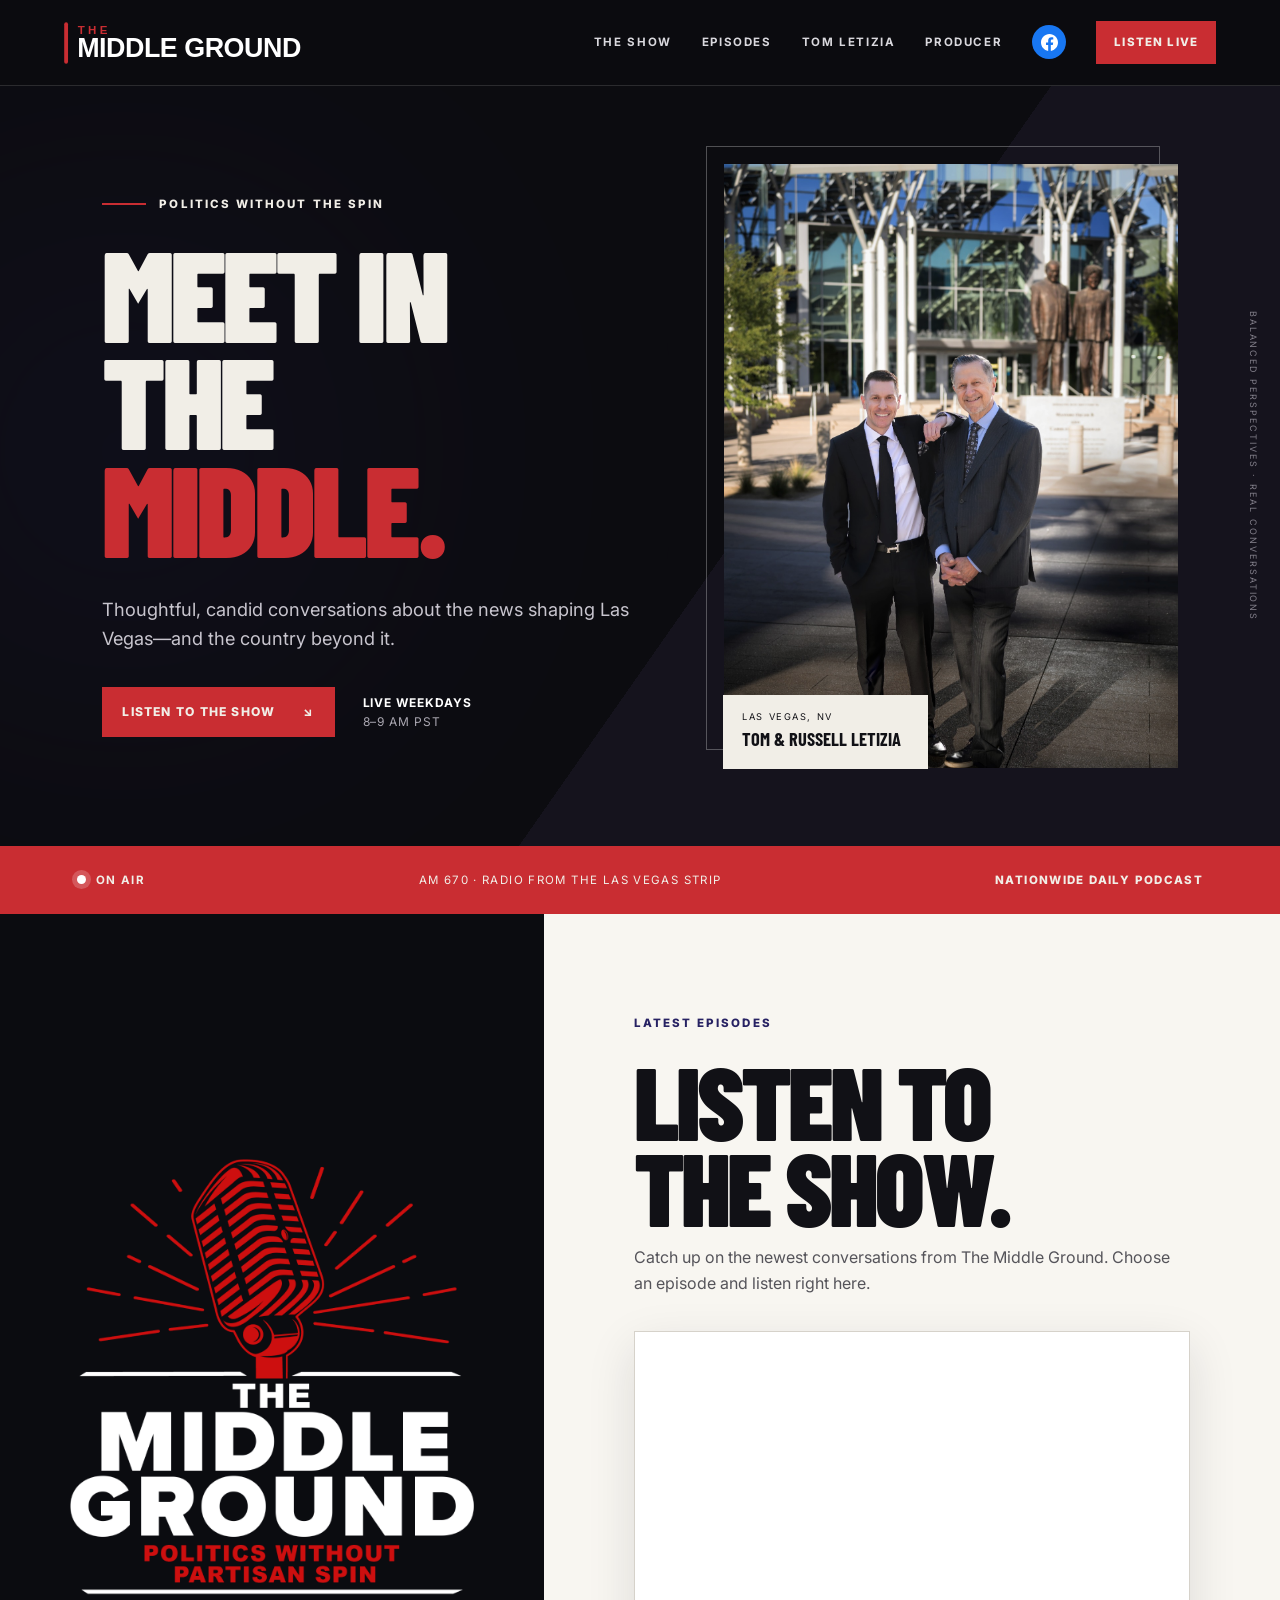
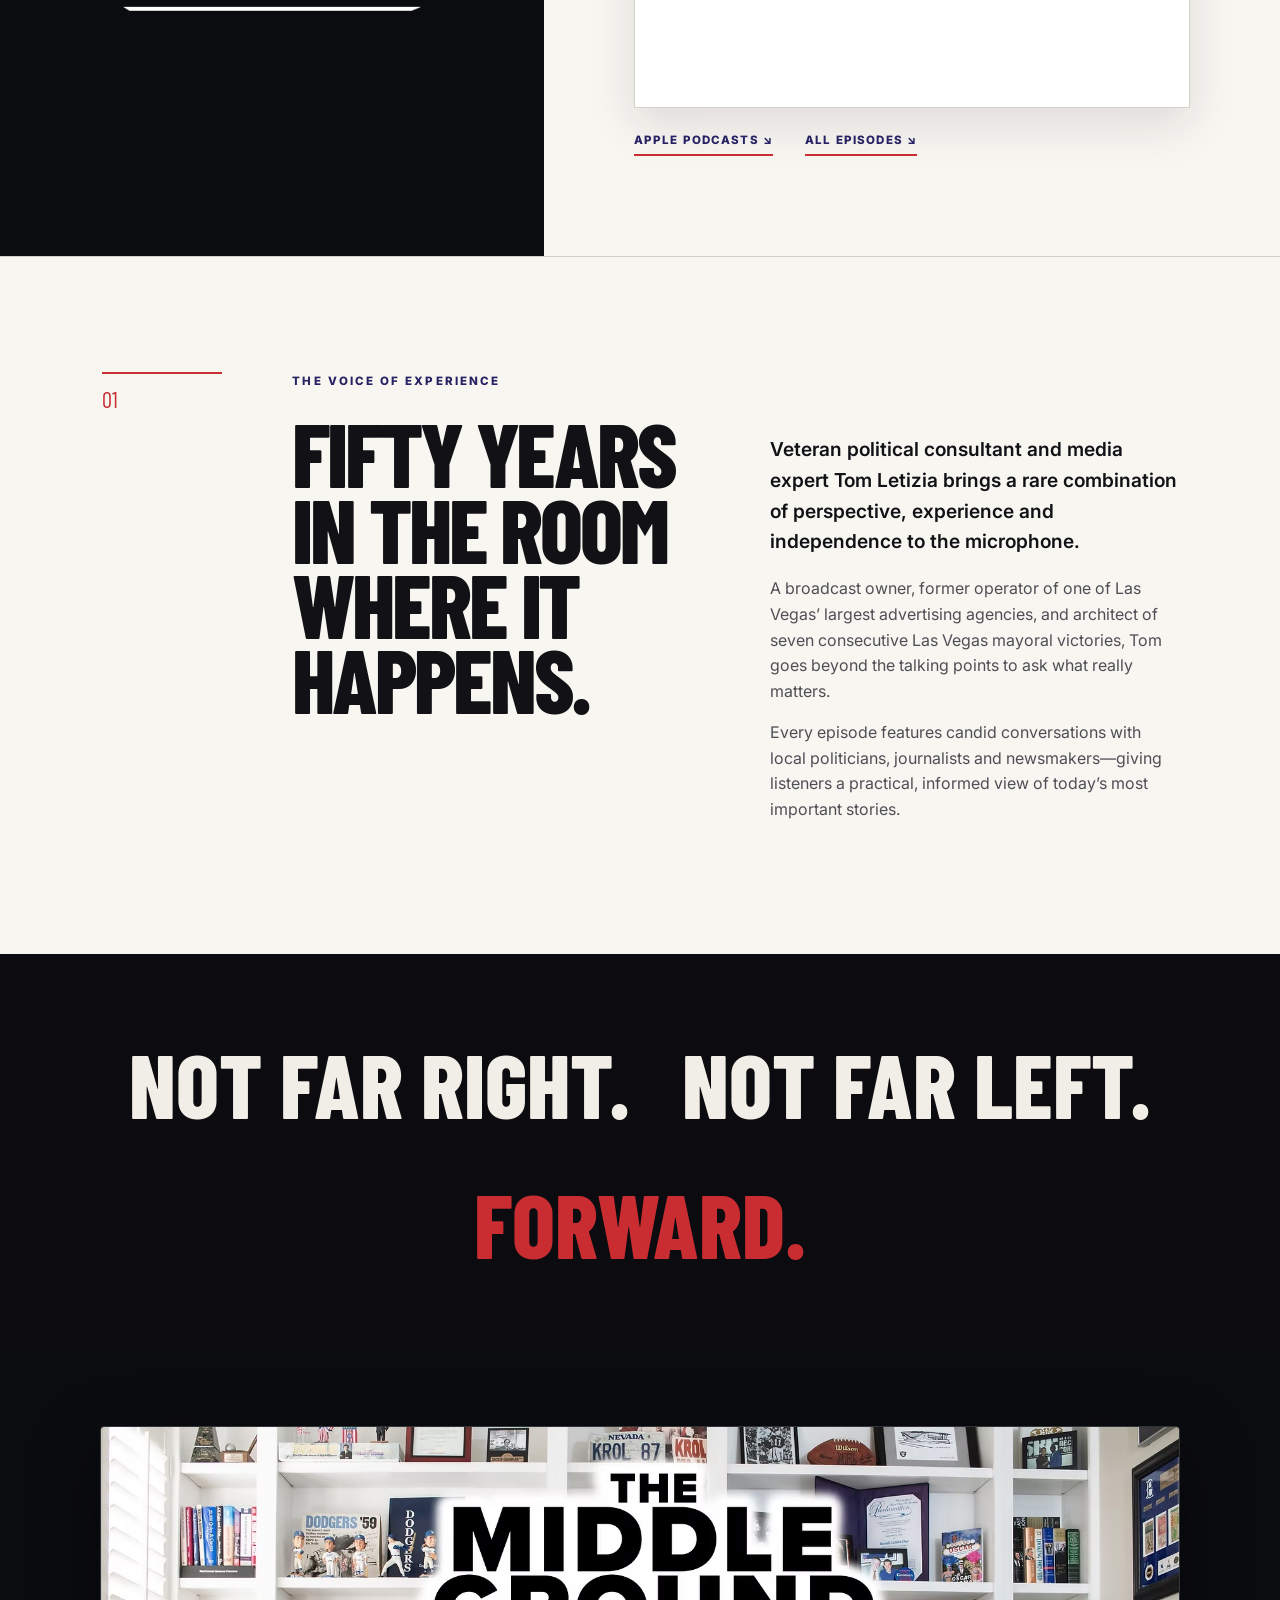
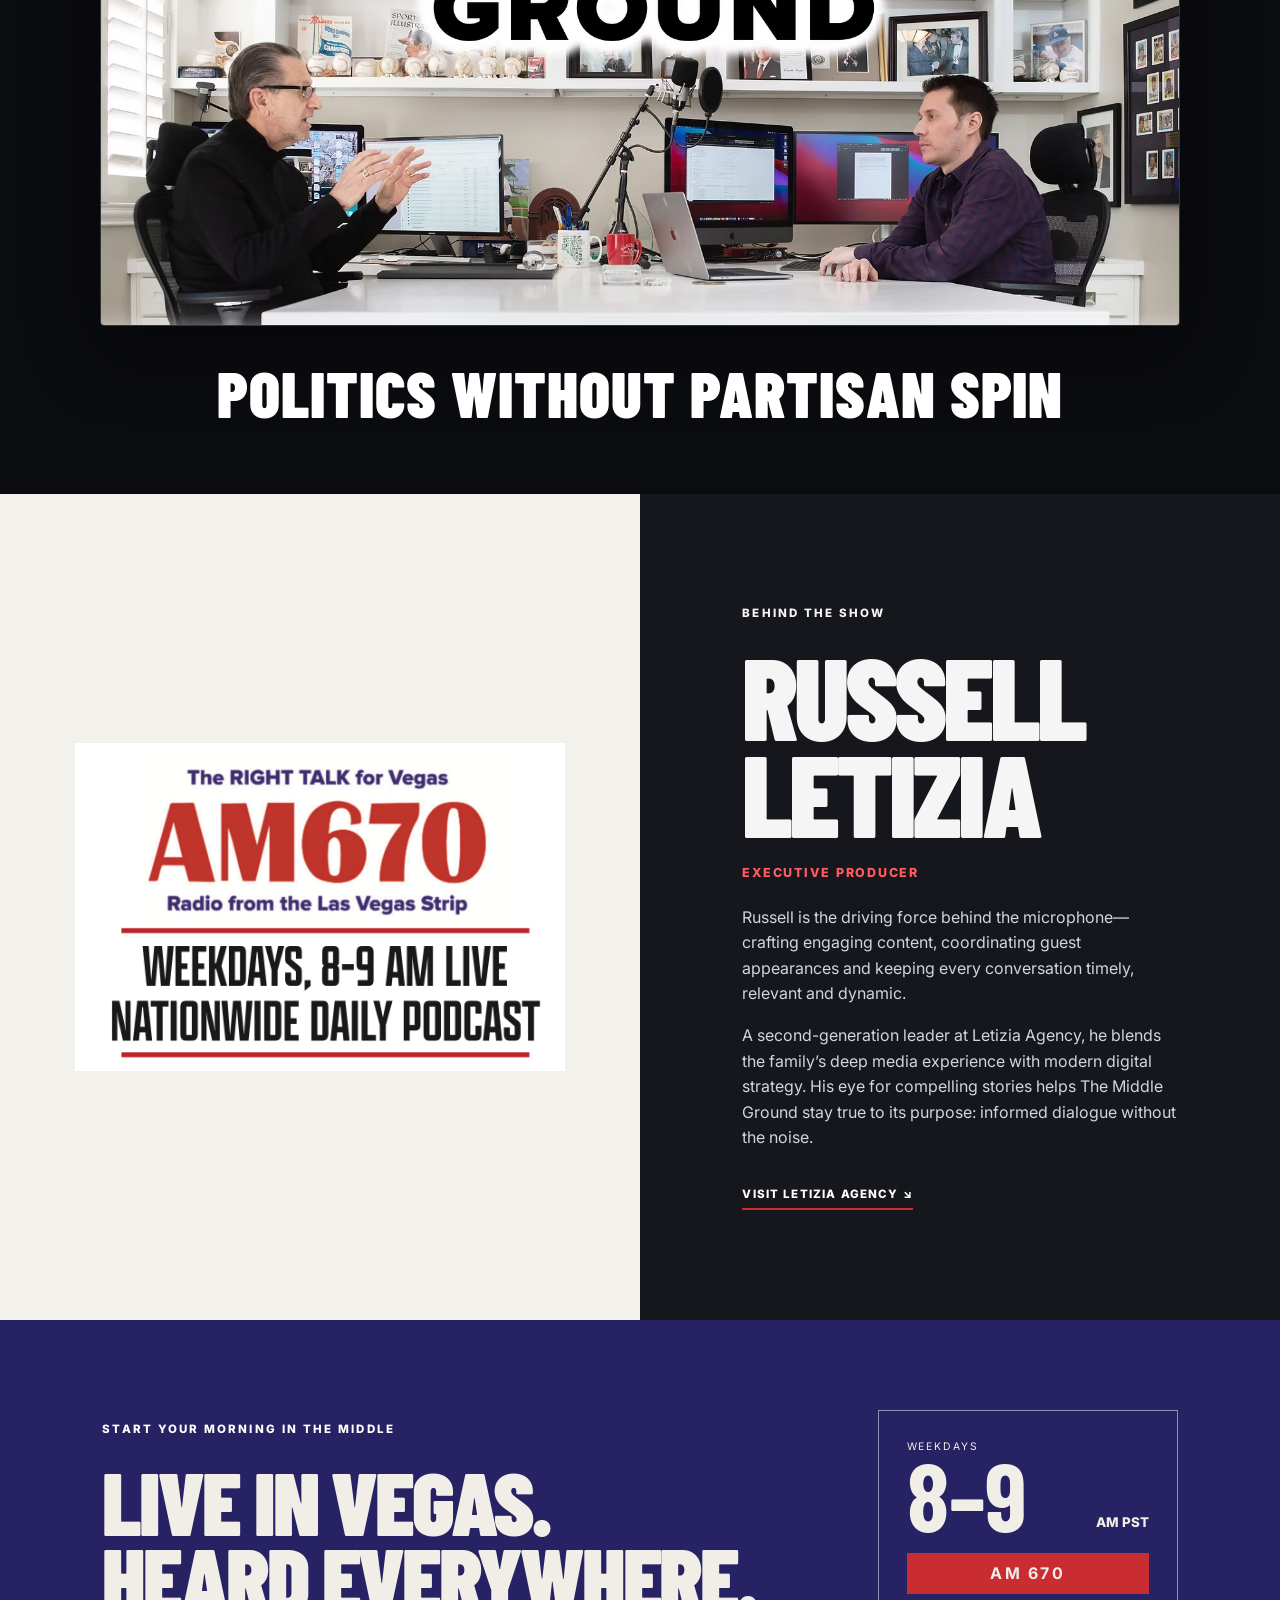
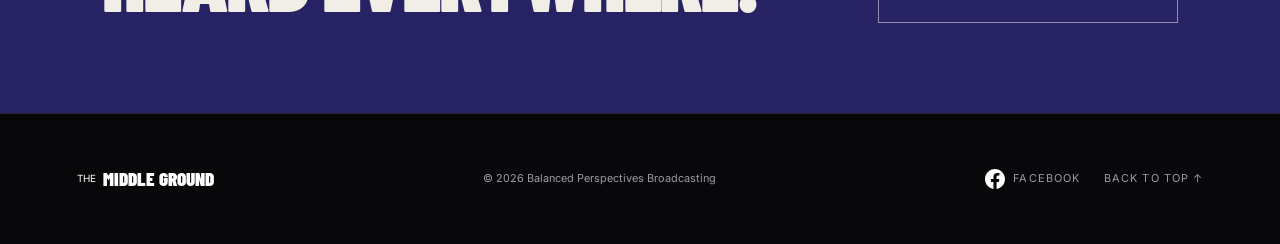
==== index.html @ 95ffa1ea "Add files via upload" ====
<!doctype html><html lang="en"><head>
<meta charset="utf-8"><meta name="viewport" content="width=device-width, initial-scale=1">
<title>The Middle Ground Show | Tom Letizia</title><meta name="description" content="The Middle Ground with Tom Letizia — live weekdays 8–9 AM on AM 670 in Las Vegas and available nationwide as a daily podcast.">
<link rel="preconnect" href="https://fonts.googleapis.com"><link rel="preconnect" href="https://fonts.gstatic.com" crossorigin><link href="https://fonts.googleapis.com/css2?family=Barlow+Condensed:wght@500;600;700;800;900&family=Inter:wght@400;500;600;700&display=swap" rel="stylesheet"><link rel="icon" type="image/svg+xml" href="data:image/svg+xml,%3Csvg xmlns='http://www.w3.org/2000/svg' viewBox='0 0 64 64'%3E%3Crect width='64' height='64' rx='12' fill='%232a256b'/%3E%3Cpath d='M13 18h38v8H37v25H27V26H13z' fill='white'/%3E%3Crect x='13' y='10' width='38' height='5' fill='%23cc2d2d'/%3E%3C/svg%3E"><link rel="stylesheet" href="styles.css"></head><body>
<header class="site-header"><a class="brand logo-brand" href="#top" aria-label="The Middle Ground home"><img src="assets/tom-letizia-show-transparent.png" alt="The Tom Letizia Show"></a><button class="menu-toggle" aria-expanded="false" aria-controls="site-nav" aria-label="Open menu"><span></span><span></span></button><nav id="site-nav" aria-label="Main navigation"><a href="#show">The Show</a><a href="#episodes">Episodes</a><a href="#host">Tom Letizia</a><a href="#producer">Producer</a><a class="facebook-icon" href="https://www.facebook.com/TheMiddleGroundShow" target="_blank" rel="noopener" aria-label="The Middle Ground Show on Facebook"><svg viewBox="0 0 24 24" aria-hidden="true"><path d="M24 12.07C24 5.4 18.63 0 12 0S0 5.4 0 12.07C0 18.1 4.39 23.1 10.13 24v-8.44H7.08v-3.49h3.05V9.41c0-3.03 1.79-4.7 4.53-4.7 1.31 0 2.68.23 2.68.23v2.97h-1.51c-1.49 0-1.95.93-1.95 1.89v2.27h3.32l-.53 3.49h-2.79V24C19.61 23.1 24 18.1 24 12.07z"/></svg></a><a class="nav-cta" href="#listen">Listen Live</a></nav></header>
<main id="top"><section class="hero" id="show"><div class="hero-copy reveal"><p class="eyebrow"><span></span> Politics without the spin</p><h1>Meet in the<br><em>middle.</em></h1><p class="hero-intro">Thoughtful, candid conversations about the news shaping Las Vegas—and the country beyond it.</p><div class="hero-actions"><a class="button primary" href="#episodes">Listen to the show <span>↘</span></a><span class="schedule"><b>LIVE WEEKDAYS</b> 8–9 AM PST</span></div></div><figure class="hero-image reveal"><img src="assets/tom-russell.jpg" alt="Russell and Tom Letizia outside Las Vegas City Hall"><figcaption><span>LAS VEGAS, NV</span><b>Tom &amp; Russell Letizia</b></figcaption></figure><div class="vertical-note">BALANCED PERSPECTIVES · REAL CONVERSATIONS</div></section>
<section class="broadcast-strip" id="listen"><div><span class="live-dot"></span><b>ON AIR</b></div><p>AM 670 · RADIO FROM THE LAS VEGAS STRIP</p><p class="podcast">NATIONWIDE DAILY PODCAST</p></section>
<section class="episodes" id="episodes"><div class="episode-brand reveal"><img src="assets/middle-ground-transparent.png" alt="The Middle Ground — Politics Without Partisan Spin logo"></div><div class="episode-content reveal"><p class="eyebrow dark">LATEST EPISODES</p><h2>Listen to<br>the show.</h2><p>Catch up on the newest conversations from The Middle Ground. Choose an episode and listen right here.</p><div class="player-frame"><iframe src="https://www.buzzsprout.com/2429851?client_source=large_player&amp;iframe=true" loading="lazy" width="100%" height="375" frameborder="0" scrolling="no" title="The Middle Ground podcast episode player"></iframe></div><div class="listen-links"><a href="https://podcasts.apple.com/us/podcast/the-middle-ground/id1788985319" target="_blank" rel="noopener">Apple Podcasts ↘</a><a href="https://www.buzzsprout.com/2429851" target="_blank" rel="noopener">All Episodes ↘</a></div></div></section>
<section class="about" id="host"><div class="section-number">01</div><div class="about-heading reveal"><p class="eyebrow dark">THE VOICE OF EXPERIENCE</p><h2>Fifty years in the room where it happens.</h2></div><div class="about-copy reveal"><p class="lead">Veteran political consultant and media expert Tom Letizia brings a rare combination of perspective, experience and independence to the microphone.</p><p>A broadcast owner, former operator of one of Las Vegas’ largest advertising agencies, and architect of seven consecutive Las Vegas mayoral victories, Tom goes beyond the talking points to ask what really matters.</p><p>Every episode features candid conversations with local politicians, journalists and newsmakers—giving listeners a practical, informed view of today’s most important stories.</p></div></section>
<section class="manifesto"><p>Not far right.</p><p>Not far left.</p><p class="accent">Forward.</p></section><section class="studio-banner reveal"><div class="studio-photo"><img src="assets/studio-logo.jpg" alt="Tom and Russell Letizia recording The Middle Ground"></div><p>Politics without partisan spin</p></section>
<section class="producer" id="producer"><div class="producer-art reveal"><img src="assets/am670.png" alt="AM 670, The Right Talk for Vegas; weekdays 8–9 AM live and nationwide daily podcast"></div><div class="producer-copy reveal"><p class="eyebrow">BEHIND THE SHOW</p><h2>Russell<br>Letizia</h2><p class="role">Executive Producer</p><p>Russell is the driving force behind the microphone—crafting engaging content, coordinating guest appearances and keeping every conversation timely, relevant and dynamic.</p><p>A second-generation leader at Letizia Agency, he blends the family’s deep media experience with modern digital strategy. His eye for compelling stories helps The Middle Ground stay true to its purpose: informed dialogue without the noise.</p><a class="text-link" href="https://www.letiziaagency.com" target="_blank" rel="noopener">Visit Letizia Agency <span>↘</span></a></div></section><section class="tune-in"><div><p class="eyebrow light">START YOUR MORNING IN THE MIDDLE</p><h2>Live in Vegas.<br>Heard everywhere.</h2></div><div class="tune-card"><span>WEEKDAYS</span><strong>8–9</strong><small>AM PST</small><b>AM 670</b></div></section></main>
<footer><a class="brand footer-brand" href="#top"><span class="brand-mark">THE</span><span class="brand-name">MIDDLE GROUND</span></a><p>© 2026 Balanced Perspectives Broadcasting</p><div class="footer-actions"><a class="facebook-link" href="https://www.facebook.com/TheMiddleGroundShow" target="_blank" rel="noopener" aria-label="Follow The Middle Ground Show on Facebook"><svg viewBox="0 0 24 24" aria-hidden="true"><path d="M24 12.07C24 5.4 18.63 0 12 0S0 5.4 0 12.07C0 18.1 4.39 23.1 10.13 24v-8.44H7.08v-3.49h3.05V9.41c0-3.03 1.79-4.7 4.53-4.7 1.31 0 2.68.23 2.68.23v2.97h-1.51c-1.49 0-1.95.93-1.95 1.89v2.27h3.32l-.53 3.49h-2.79V24C19.61 23.1 24 18.1 24 12.07z"/></svg><span>Facebook</span></a><a href="#top">Back to top ↑</a></div></footer><script src="script.js"></script></body></html>
---- styles.css ----
:root{--ink:#111116;--cream:#f1eee7;--paper:#f8f6f1;--purple:#272263;--red:#c92d32;--muted:#6f6e72;--line:rgba(17,17,22,.18)}*{box-sizing:border-box}html{scroll-behavior:smooth}body{margin:0;background:var(--ink);color:var(--cream);font-family:Inter,Arial,sans-serif;line-height:1.6}img{display:block;width:100%}a{color:inherit}.site-header{height:86px;padding:0 clamp(24px,5vw,78px);display:flex;align-items:center;justify-content:space-between;gap:34px;background:#0b0b0f;border-bottom:1px solid rgba(255,255,255,.13);position:sticky;top:0;z-index:30}.logo-brand{width:250px;height:62px;display:flex;align-items:center}.logo-brand img{height:48px;object-fit:contain;object-position:left center}.site-header nav{display:flex;align-items:center;gap:30px}.site-header nav>a:not(.nav-cta):not(.facebook-icon){font-size:.72rem;text-transform:uppercase;letter-spacing:.14em;text-decoration:none;color:#d9d8dd;font-weight:700}.site-header nav>a:hover{color:#fff}.nav-cta{padding:12px 18px;background:var(--red);text-decoration:none;text-transform:uppercase;letter-spacing:.1em;font-size:.72rem;font-weight:800}.facebook-icon{width:34px;height:34px;display:grid;place-items:center;border-radius:50%;background:#1877f2}.facebook-icon svg{width:17px;fill:#fff}.menu-toggle{display:none;background:transparent;border:0;width:44px;height:44px;padding:10px}.menu-toggle span{display:block;height:2px;background:#fff;margin:7px 0}
.hero{min-height:760px;display:grid;grid-template-columns:minmax(0,1.08fr) minmax(360px,.92fr);align-items:center;position:relative;padding:72px clamp(40px,8vw,130px);gap:clamp(45px,7vw,115px);overflow:hidden;background:linear-gradient(125deg,#0c0c10 0 58%,#15131d 58%)}.hero:before{content:"";position:absolute;width:450px;height:450px;background:var(--purple);border-radius:50%;filter:blur(160px);opacity:.22;left:-100px;top:140px}.hero-copy{position:relative;z-index:1;max-width:720px}.eyebrow{display:flex;align-items:center;gap:13px;font-size:.72rem;letter-spacing:.18em;font-weight:800;text-transform:uppercase;margin:0 0 25px}.eyebrow>span{width:44px;height:2px;background:var(--red)}.eyebrow.dark{color:var(--purple)}.eyebrow.light{color:#fff}.hero h1,.episodes h2,.about h2,.producer h2,.tune-in h2{font-family:"Barlow Condensed",sans-serif;text-transform:uppercase;line-height:.84;letter-spacing:-.035em;margin:0}.hero h1{font-size:clamp(5.6rem,10vw,10.5rem);font-weight:900}.hero h1 em{font-style:normal;color:var(--red)}.hero-intro{max-width:600px;font-size:1.14rem;color:#c8c5ce;margin:34px 0}.hero-actions{display:flex;align-items:center;gap:28px;flex-wrap:wrap}.button{display:inline-flex;gap:28px;align-items:center;padding:15px 20px;background:var(--red);text-decoration:none;text-transform:uppercase;font-weight:800;font-size:.76rem;letter-spacing:.1em}.schedule{font-size:.75rem;letter-spacing:.08em;color:#aaa7b1}.schedule b{color:white;display:block}.hero-image{margin:0;position:relative;max-width:520px;justify-self:end}.hero-image:before{content:"";position:absolute;inset:-18px 18px 18px -18px;border:1px solid rgba(255,255,255,.28)}.hero-image img{position:relative;aspect-ratio:3/4;object-fit:cover;object-position:center 38%;filter:saturate(.82) contrast(1.05)}.hero-image figcaption{position:absolute;bottom:-1px;left:-1px;background:var(--cream);color:var(--ink);padding:15px 19px;display:grid;min-width:205px}.hero-image figcaption span{font-size:.58rem;letter-spacing:.17em}.hero-image figcaption b{text-transform:uppercase;font-family:"Barlow Condensed";font-size:1.15rem}.vertical-note{position:absolute;right:20px;top:50%;writing-mode:vertical-rl;transform:translateY(-50%);font-size:.56rem;letter-spacing:.22em;color:#817e89}.broadcast-strip{height:68px;background:var(--red);display:flex;align-items:center;justify-content:space-between;gap:25px;padding:0 clamp(25px,6vw,90px);font-size:.72rem;letter-spacing:.12em;text-transform:uppercase}.broadcast-strip p{margin:0}.live-dot{display:inline-block;width:9px;height:9px;background:white;border-radius:50%;margin-right:10px;box-shadow:0 0 0 5px rgba(255,255,255,.2)}.podcast{font-weight:800}
.episodes{display:grid;grid-template-columns:.85fr 1.15fr;background:var(--paper);color:var(--ink);min-height:820px}.episode-brand{display:grid;place-items:center;padding:70px;background:var(--purple);overflow:hidden}.episode-brand img{max-width:520px;max-height:600px;object-fit:contain}.episode-content{padding:100px clamp(45px,7vw,110px)}.episodes h2{font-size:clamp(5rem,8vw,8rem);font-weight:900}.episode-content>p:not(.eyebrow){max-width:620px;color:#55545a}.player-frame{margin-top:34px;background:white;border:1px solid #d6d2ca;box-shadow:0 16px 45px rgba(25,21,41,.12);overflow:hidden}.player-frame iframe{display:block}.listen-links{display:flex;gap:32px;margin-top:23px}.listen-links a,.text-link{text-transform:uppercase;letter-spacing:.1em;font-size:.72rem;font-weight:800;color:var(--purple);text-decoration:none;border-bottom:2px solid var(--red);padding-bottom:5px}.about{background:var(--paper);color:var(--ink);display:grid;grid-template-columns:120px 1fr 1fr;gap:70px;padding:115px clamp(40px,8vw,130px);border-top:1px solid var(--line)}.section-number{font-family:"Barlow Condensed";font-size:1.4rem;color:var(--red);border-top:2px solid var(--red);padding-top:8px}.about h2{font-size:clamp(4rem,7vw,7rem);font-weight:800;max-width:730px}.about-copy{padding-top:43px}.about-copy p{color:#4f4e54}.about-copy .lead{font-size:1.2rem;color:var(--ink);font-weight:600}.manifesto{padding:85px clamp(40px,8vw,130px);display:flex;justify-content:center;gap:clamp(20px,4vw,70px);flex-wrap:wrap;background:#0c0c10}.manifesto p{font-family:"Barlow Condensed";font-size:clamp(3.5rem,7vw,7rem);font-weight:800;text-transform:uppercase;line-height:1;margin:0}.manifesto .accent{color:var(--red)}.studio-banner{background:var(--paper);padding:0}.studio-banner img{max-height:850px;object-fit:contain;background:white}
.producer{display:grid;grid-template-columns:1fr 1fr;background:#15171c;min-height:760px}.producer-art{display:grid;place-items:center;padding:75px;background:#f3f1eb}.producer-art img{max-width:560px;height:auto}.producer-copy{padding:110px clamp(45px,8vw,125px);color:#f5f5f6}.producer-copy h2{font-size:clamp(5rem,9vw,9rem);font-weight:900}.producer-copy .role{color:#ff5b60;text-transform:uppercase;letter-spacing:.14em;font-weight:800;font-size:.78rem;margin:22px 0}.producer-copy>p:not(.eyebrow):not(.role){color:#d3d5da;max-width:650px}.producer-copy .text-link{color:white;display:inline-block;margin-top:18px}.tune-in{padding:90px clamp(40px,8vw,130px);display:flex;align-items:center;justify-content:space-between;gap:55px;background:var(--purple)}.tune-in h2{font-size:clamp(4.2rem,7vw,7rem);font-weight:900}.tune-card{min-width:300px;border:1px solid rgba(255,255,255,.5);padding:28px;display:grid;grid-template-columns:1fr auto;align-items:end}.tune-card span{font-size:.65rem;letter-spacing:.18em}.tune-card strong{grid-row:2;font-family:"Barlow Condensed";font-size:6rem;line-height:.8}.tune-card small{grid-row:2;font-weight:800}.tune-card b{grid-column:1/-1;background:var(--red);padding:8px 12px;margin-top:20px;text-align:center;letter-spacing:.14em}
footer{padding:45px clamp(30px,6vw,90px);background:#08080b;border-top:1px solid rgba(255,255,255,.12);display:flex;align-items:center;justify-content:space-between;gap:35px;color:#9c9ba2}footer p{font-size:.68rem}.footer-brand{display:flex;align-items:center;text-decoration:none;color:white}.brand-mark{font-size:.62rem;margin-right:7px}.brand-name{font-family:"Barlow Condensed";font-size:1.2rem;font-weight:900}.footer-actions{display:flex;align-items:center;gap:24px}.footer-actions>a{font-size:.68rem;text-transform:uppercase;letter-spacing:.1em;text-decoration:none}.facebook-link{display:flex;align-items:center;gap:8px}.facebook-link svg{width:20px;fill:#fff}.reveal{opacity:0;transform:translateY(22px);transition:opacity .7s ease,transform .7s ease}.reveal.visible{opacity:1;transform:none}
@media(max-width:960px){.site-header nav{display:none;position:absolute;top:86px;left:0;right:0;background:#0b0b0f;padding:28px;flex-direction:column;align-items:flex-start;border-bottom:1px solid #333}.site-header nav.open{display:flex}.menu-toggle{display:block}.hero{grid-template-columns:1fr;padding-top:70px}.hero-image{max-width:460px;justify-self:start}.vertical-note{display:none}.episodes,.producer{grid-template-columns:1fr}.episode-brand{padding:55px}.episode-brand img{max-height:480px}.about{grid-template-columns:70px 1fr}.about-copy{grid-column:2}.producer-art{padding:55px}.tune-in{align-items:flex-start;flex-direction:column}.tune-card{width:100%;max-width:430px}}@media(max-width:620px){.site-header{height:74px;padding:0 18px}.logo-brand{width:205px}.logo-brand img{height:38px}.site-header nav{top:74px}.hero{min-height:auto;padding:55px 22px 70px;background:#0d0d12}.hero h1{font-size:5rem}.hero-image{width:88%;margin-left:auto}.hero-actions{align-items:flex-start;flex-direction:column}.broadcast-strip{height:auto;padding:18px 22px;align-items:flex-start;flex-direction:column;gap:5px}.episodes h2{font-size:4.6rem}.episode-content{padding:65px 22px}.episode-brand{padding:42px 22px}.about{grid-template-columns:1fr;padding:70px 22px;gap:30px}.about-copy{grid-column:1;padding-top:0}.about h2{font-size:4rem}.section-number{width:55px}.manifesto{padding:65px 22px;display:block}.manifesto p{font-size:4rem}.producer-copy{padding:70px 22px}.producer-copy h2{font-size:5.5rem}.producer-art{padding:35px 20px}.tune-in{padding:65px 22px}.tune-in h2{font-size:4rem}.tune-card{min-width:0}footer{align-items:flex-start;flex-direction:column}.footer-actions{width:100%;justify-content:space-between}}@media(prefers-reduced-motion:reduce){html{scroll-behavior:auto}.reveal{opacity:1;transform:none;transition:none}}
.episode-brand{background:#0b0c10}
.studio-banner{background:#0b0c10;padding:0 0 70px;text-align:center;overflow:hidden}
.studio-photo{aspect-ratio:1706/840;overflow:hidden}
.studio-banner .studio-photo img{width:100%;height:auto;max-height:none;object-fit:initial;background:#0b0c10}
.studio-banner>p{margin:48px 24px 0;color:#fff;font-family:"Barlow Condensed",sans-serif;font-size:clamp(3rem,6.8vw,7rem);font-weight:900;letter-spacing:.015em;line-height:.9;text-transform:uppercase}
@media(max-width:620px){.studio-banner{padding-bottom:45px}.studio-banner>p{margin-top:32px}}
.studio-banner{padding:72px clamp(22px,6vw,96px);background:#0b0c10}
.studio-photo{width:min(1080px,100%);aspect-ratio:1706/790;margin:0 auto;border:1px solid rgba(255,255,255,.16);border-radius:4px;overflow:hidden;box-shadow:0 24px 70px rgba(0,0,0,.42)}
.studio-banner .studio-photo img{width:100%;height:100%;object-fit:cover;object-position:center top}
.studio-banner>p{margin:38px auto 0;max-width:1080px;font-size:clamp(2.4rem,5vw,5.6rem)}
@media(max-width:620px){.studio-banner{padding:42px 16px}.studio-photo{aspect-ratio:4/3}.studio-banner>p{font-size:2.6rem;margin-top:26px}}
.logo-brand{background:url('assets/header-middle-ground.svg') left center/contain no-repeat}
.logo-brand img{opacity:0}
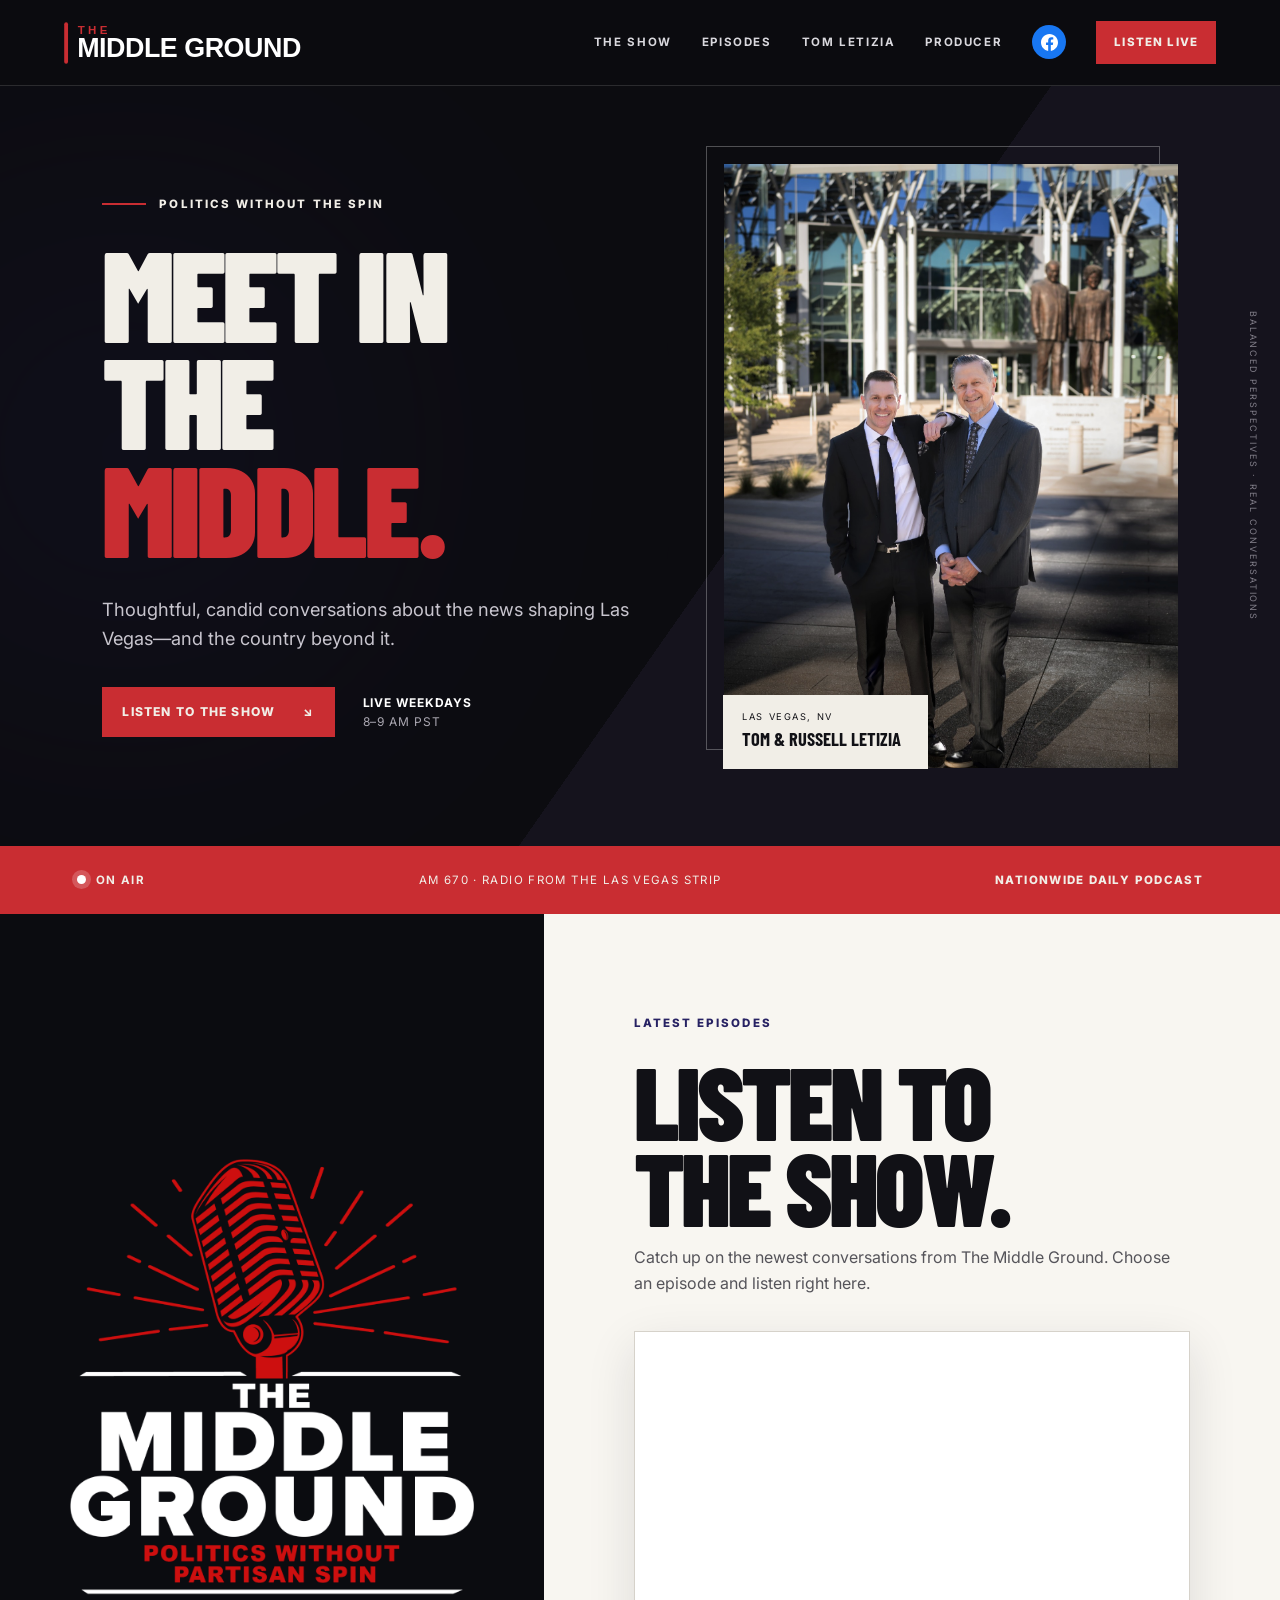
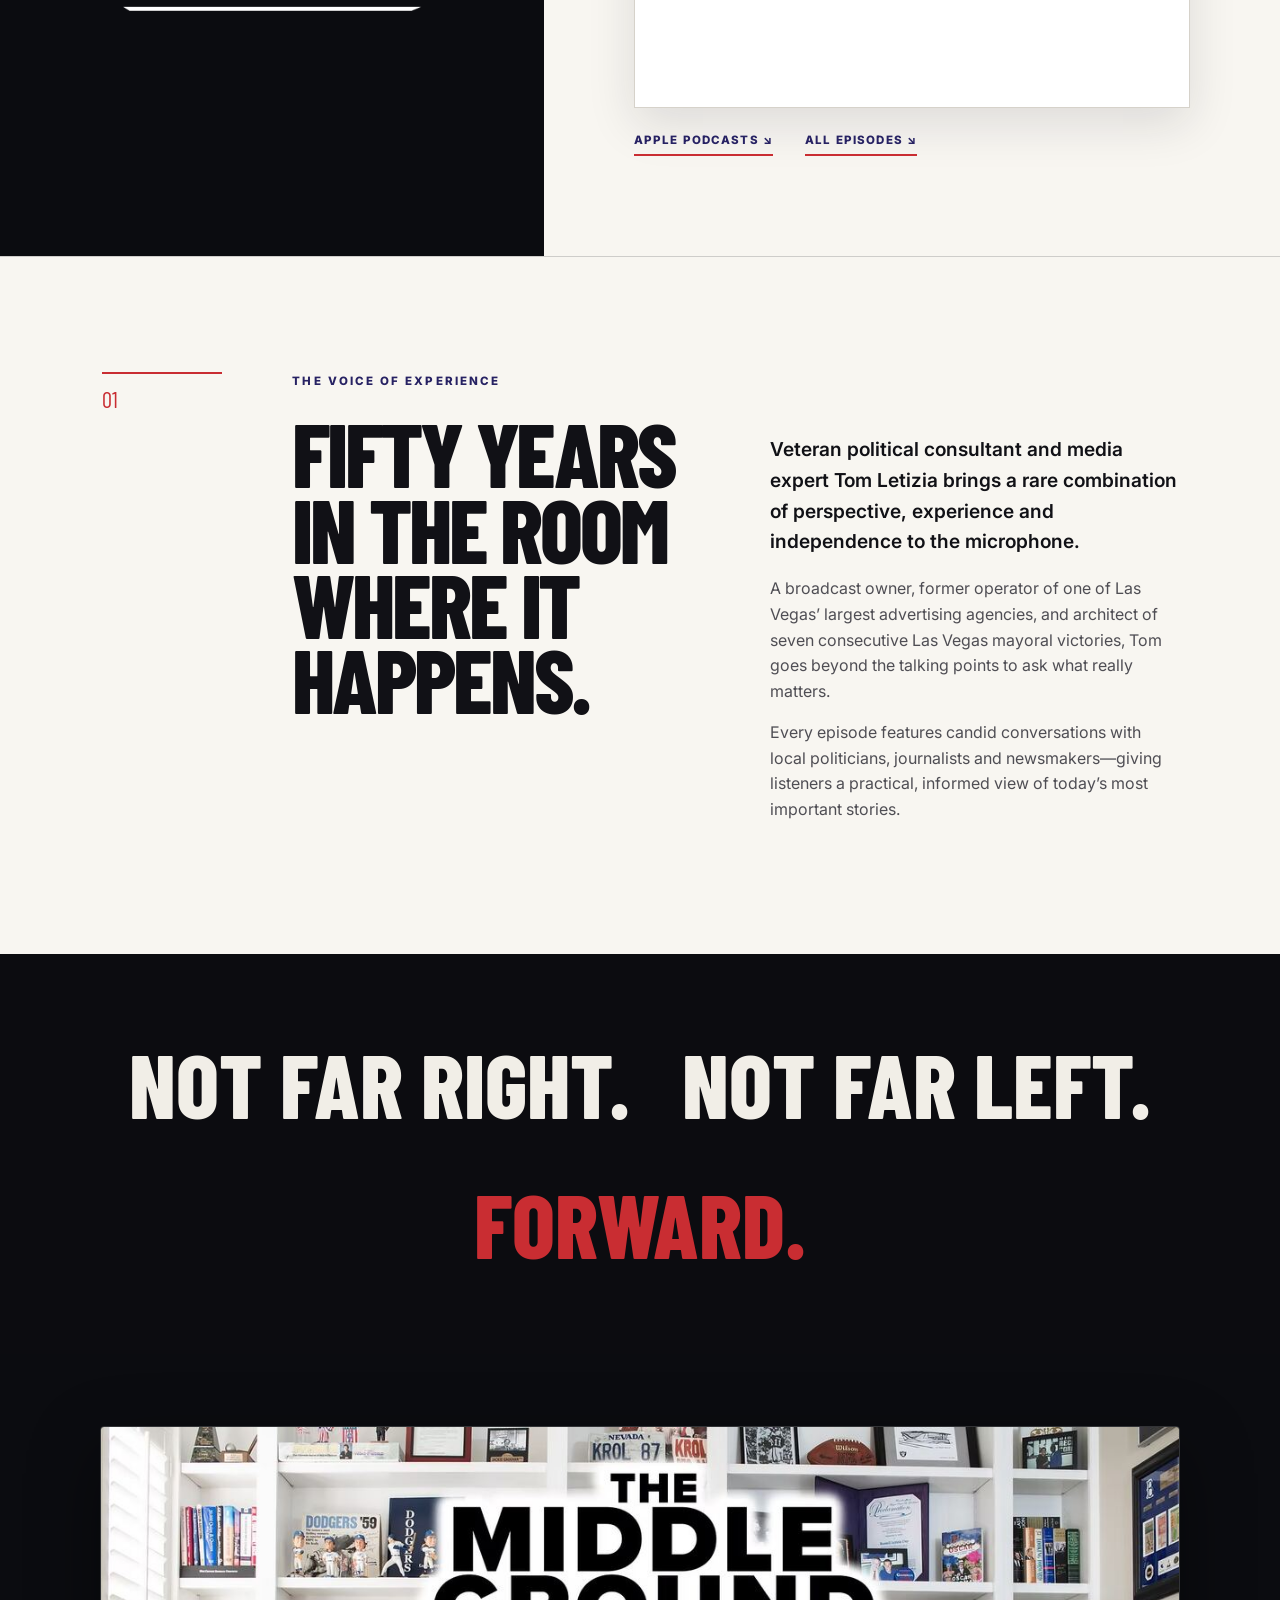
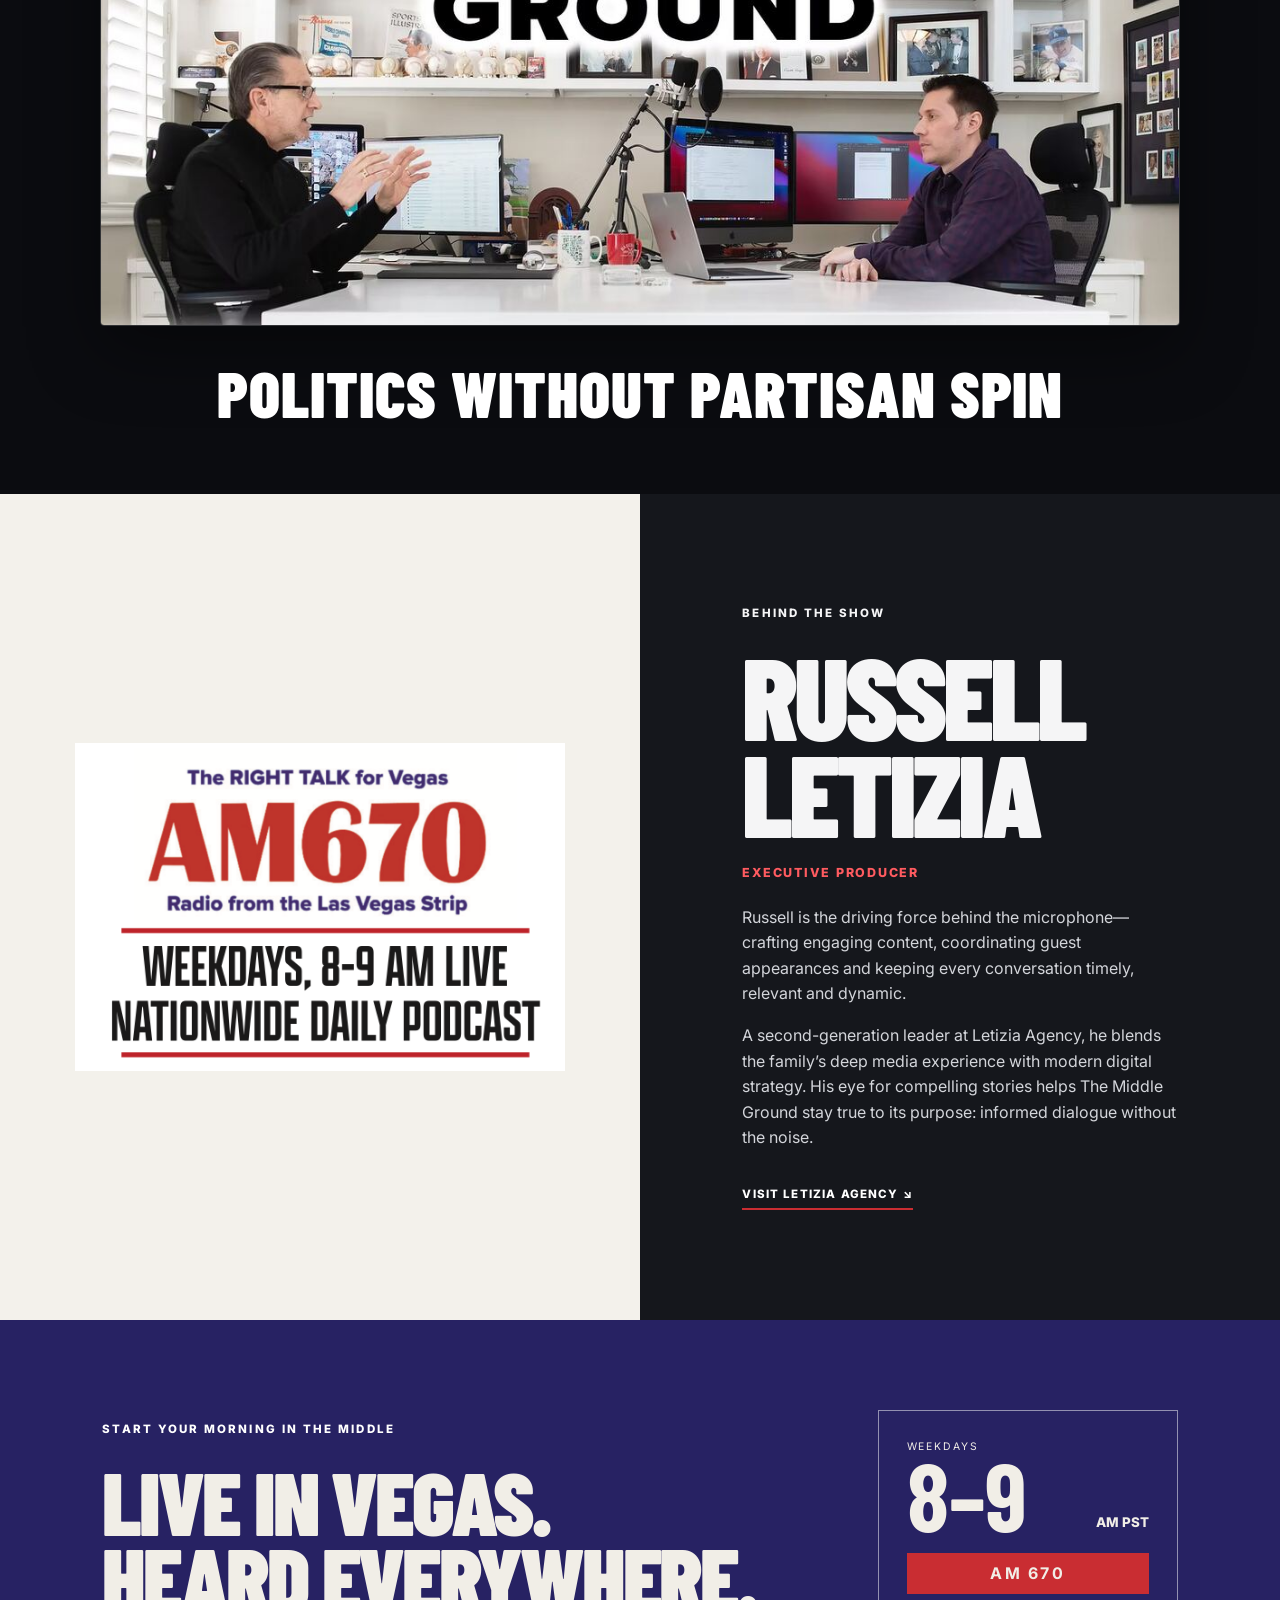
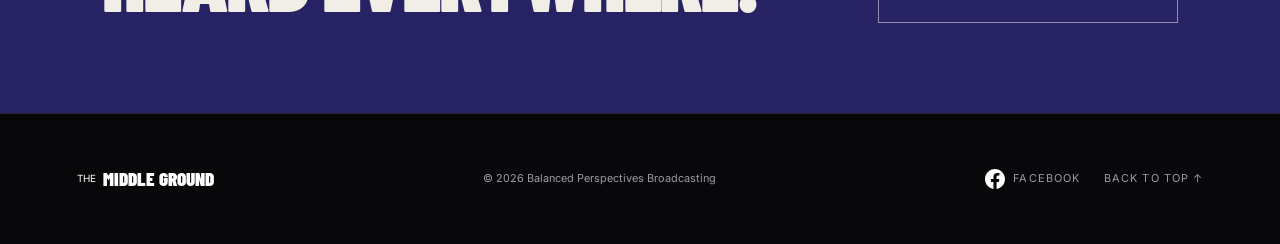
==== commit 92b5d4e4: "Refresh updated site assets on mobile" ====
--- a/index.html
+++ b/index.html
@@ -1,12 +1,12 @@
 <!doctype html><html lang="en"><head>
 <meta charset="utf-8"><meta name="viewport" content="width=device-width, initial-scale=1">
 <title>The Middle Ground Show | Tom Letizia</title><meta name="description" content="The Middle Ground with Tom Letizia — live weekdays 8–9 AM on AM 670 in Las Vegas and available nationwide as a daily podcast.">
-<link rel="preconnect" href="https://fonts.googleapis.com"><link rel="preconnect" href="https://fonts.gstatic.com" crossorigin><link href="https://fonts.googleapis.com/css2?family=Barlow+Condensed:wght@500;600;700;800;900&family=Inter:wght@400;500;600;700&display=swap" rel="stylesheet"><link rel="icon" type="image/svg+xml" href="data:image/svg+xml,%3Csvg xmlns='http://www.w3.org/2000/svg' viewBox='0 0 64 64'%3E%3Crect width='64' height='64' rx='12' fill='%232a256b'/%3E%3Cpath d='M13 18h38v8H37v25H27V26H13z' fill='white'/%3E%3Crect x='13' y='10' width='38' height='5' fill='%23cc2d2d'/%3E%3C/svg%3E"><link rel="stylesheet" href="styles.css"></head><body>
+<link rel="preconnect" href="https://fonts.googleapis.com"><link rel="preconnect" href="https://fonts.gstatic.com" crossorigin><link href="https://fonts.googleapis.com/css2?family=Barlow+Condensed:wght@500;600;700;800;900&family=Inter:wght@400;500;600;700&display=swap" rel="stylesheet"><link rel="icon" type="image/svg+xml" href="data:image/svg+xml,%3Csvg xmlns='http://www.w3.org/2000/svg' viewBox='0 0 64 64'%3E%3Crect width='64' height='64' rx='12' fill='%232a256b'/%3E%3Cpath d='M13 18h38v8H37v25H27V26H13z' fill='white'/%3E%3Crect x='13' y='10' width='38' height='5' fill='%23cc2d2d'/%3E%3C/svg%3E"><link rel="stylesheet" href="styles.css?v=20260911-2"></head><body>
 <header class="site-header"><a class="brand logo-brand" href="#top" aria-label="The Middle Ground home"><img src="assets/tom-letizia-show-transparent.png" alt="The Tom Letizia Show"></a><button class="menu-toggle" aria-expanded="false" aria-controls="site-nav" aria-label="Open menu"><span></span><span></span></button><nav id="site-nav" aria-label="Main navigation"><a href="#show">The Show</a><a href="#episodes">Episodes</a><a href="#host">Tom Letizia</a><a href="#producer">Producer</a><a class="facebook-icon" href="https://www.facebook.com/TheMiddleGroundShow" target="_blank" rel="noopener" aria-label="The Middle Ground Show on Facebook"><svg viewBox="0 0 24 24" aria-hidden="true"><path d="M24 12.07C24 5.4 18.63 0 12 0S0 5.4 0 12.07C0 18.1 4.39 23.1 10.13 24v-8.44H7.08v-3.49h3.05V9.41c0-3.03 1.79-4.7 4.53-4.7 1.31 0 2.68.23 2.68.23v2.97h-1.51c-1.49 0-1.95.93-1.95 1.89v2.27h3.32l-.53 3.49h-2.79V24C19.61 23.1 24 18.1 24 12.07z"/></svg></a><a class="nav-cta" href="#listen">Listen Live</a></nav></header>
 <main id="top"><section class="hero" id="show"><div class="hero-copy reveal"><p class="eyebrow"><span></span> Politics without the spin</p><h1>Meet in the<br><em>middle.</em></h1><p class="hero-intro">Thoughtful, candid conversations about the news shaping Las Vegas—and the country beyond it.</p><div class="hero-actions"><a class="button primary" href="#episodes">Listen to the show <span>↘</span></a><span class="schedule"><b>LIVE WEEKDAYS</b> 8–9 AM PST</span></div></div><figure class="hero-image reveal"><img src="assets/tom-russell.jpg" alt="Russell and Tom Letizia outside Las Vegas City Hall"><figcaption><span>LAS VEGAS, NV</span><b>Tom &amp; Russell Letizia</b></figcaption></figure><div class="vertical-note">BALANCED PERSPECTIVES · REAL CONVERSATIONS</div></section>
 <section class="broadcast-strip" id="listen"><div><span class="live-dot"></span><b>ON AIR</b></div><p>AM 670 · RADIO FROM THE LAS VEGAS STRIP</p><p class="podcast">NATIONWIDE DAILY PODCAST</p></section>
 <section class="episodes" id="episodes"><div class="episode-brand reveal"><img src="assets/middle-ground-transparent.png" alt="The Middle Ground — Politics Without Partisan Spin logo"></div><div class="episode-content reveal"><p class="eyebrow dark">LATEST EPISODES</p><h2>Listen to<br>the show.</h2><p>Catch up on the newest conversations from The Middle Ground. Choose an episode and listen right here.</p><div class="player-frame"><iframe src="https://www.buzzsprout.com/2429851?client_source=large_player&amp;iframe=true" loading="lazy" width="100%" height="375" frameborder="0" scrolling="no" title="The Middle Ground podcast episode player"></iframe></div><div class="listen-links"><a href="https://podcasts.apple.com/us/podcast/the-middle-ground/id1788985319" target="_blank" rel="noopener">Apple Podcasts ↘</a><a href="https://www.buzzsprout.com/2429851" target="_blank" rel="noopener">All Episodes ↘</a></div></div></section>
 <section class="about" id="host"><div class="section-number">01</div><div class="about-heading reveal"><p class="eyebrow dark">THE VOICE OF EXPERIENCE</p><h2>Fifty years in the room where it happens.</h2></div><div class="about-copy reveal"><p class="lead">Veteran political consultant and media expert Tom Letizia brings a rare combination of perspective, experience and independence to the microphone.</p><p>A broadcast owner, former operator of one of Las Vegas’ largest advertising agencies, and architect of seven consecutive Las Vegas mayoral victories, Tom goes beyond the talking points to ask what really matters.</p><p>Every episode features candid conversations with local politicians, journalists and newsmakers—giving listeners a practical, informed view of today’s most important stories.</p></div></section>
-<section class="manifesto"><p>Not far right.</p><p>Not far left.</p><p class="accent">Forward.</p></section><section class="studio-banner reveal"><div class="studio-photo"><img src="assets/studio-logo.jpg" alt="Tom and Russell Letizia recording The Middle Ground"></div><p>Politics without partisan spin</p></section>
+<section class="manifesto"><p>Not far right.</p><p>Not far left.</p><p class="accent">Forward.</p></section><section class="studio-banner reveal"><div class="studio-photo"><img src="assets/studio-logo.jpg?v=20260911-2" alt="Tom and Russell Letizia recording The Middle Ground"></div><p>Politics without partisan spin</p></section>
 <section class="producer" id="producer"><div class="producer-art reveal"><img src="assets/am670.png" alt="AM 670, The Right Talk for Vegas; weekdays 8–9 AM live and nationwide daily podcast"></div><div class="producer-copy reveal"><p class="eyebrow">BEHIND THE SHOW</p><h2>Russell<br>Letizia</h2><p class="role">Executive Producer</p><p>Russell is the driving force behind the microphone—crafting engaging content, coordinating guest appearances and keeping every conversation timely, relevant and dynamic.</p><p>A second-generation leader at Letizia Agency, he blends the family’s deep media experience with modern digital strategy. His eye for compelling stories helps The Middle Ground stay true to its purpose: informed dialogue without the noise.</p><a class="text-link" href="https://www.letiziaagency.com" target="_blank" rel="noopener">Visit Letizia Agency <span>↘</span></a></div></section><section class="tune-in"><div><p class="eyebrow light">START YOUR MORNING IN THE MIDDLE</p><h2>Live in Vegas.<br>Heard everywhere.</h2></div><div class="tune-card"><span>WEEKDAYS</span><strong>8–9</strong><small>AM PST</small><b>AM 670</b></div></section></main>
 <footer><a class="brand footer-brand" href="#top"><span class="brand-mark">THE</span><span class="brand-name">MIDDLE GROUND</span></a><p>© 2026 Balanced Perspectives Broadcasting</p><div class="footer-actions"><a class="facebook-link" href="https://www.facebook.com/TheMiddleGroundShow" target="_blank" rel="noopener" aria-label="Follow The Middle Ground Show on Facebook"><svg viewBox="0 0 24 24" aria-hidden="true"><path d="M24 12.07C24 5.4 18.63 0 12 0S0 5.4 0 12.07C0 18.1 4.39 23.1 10.13 24v-8.44H7.08v-3.49h3.05V9.41c0-3.03 1.79-4.7 4.53-4.7 1.31 0 2.68.23 2.68.23v2.97h-1.51c-1.49 0-1.95.93-1.95 1.89v2.27h3.32l-.53 3.49h-2.79V24C19.61 23.1 24 18.1 24 12.07z"/></svg><span>Facebook</span></a><a href="#top">Back to top ↑</a></div></footer><script src="script.js"></script></body></html>
--- a/styles.css
+++ b/styles.css
@@ -14,6 +14,6 @@
 .studio-photo{width:min(1080px,100%);aspect-ratio:1706/790;margin:0 auto;border:1px solid rgba(255,255,255,.16);border-radius:4px;overflow:hidden;box-shadow:0 24px 70px rgba(0,0,0,.42)}
 .studio-banner .studio-photo img{width:100%;height:100%;object-fit:cover;object-position:center top}
 .studio-banner>p{margin:38px auto 0;max-width:1080px;font-size:clamp(2.4rem,5vw,5.6rem)}
-@media(max-width:620px){.studio-banner{padding:42px 16px}.studio-photo{aspect-ratio:4/3}.studio-banner>p{font-size:2.6rem;margin-top:26px}}
+@media(max-width:620px){.studio-banner{padding:42px 16px}.studio-photo{aspect-ratio:1706/855}.studio-banner .studio-photo img{object-fit:contain}.studio-banner>p{font-size:2.6rem;margin-top:26px}}
 .logo-brand{background:url('assets/header-middle-ground.svg') left center/contain no-repeat}
 .logo-brand img{opacity:0}
